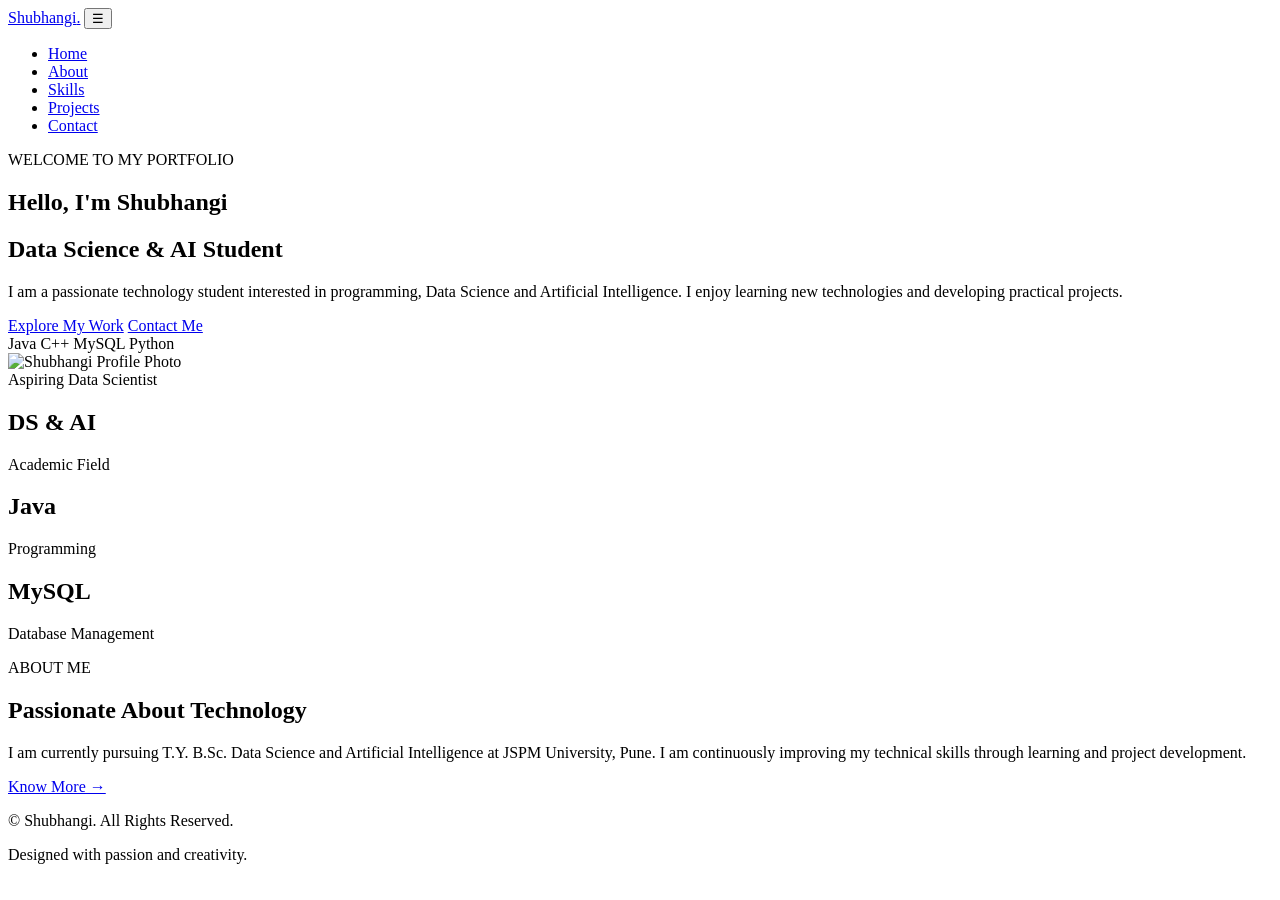
==== index.html @ ba324fb3 "Upload Portfolio Website" ====
<!DOCTYPE html>
<html lang="en">
<head>
    <meta charset="UTF-8">
    <meta name="viewport" content="width=device-width, initial-scale=1.0">
    <title>Shubhangi | Personal Portfolio</title>
    <link rel="stylesheet" href="css/style.css">
    <script src="js/script.js" defer></script>
</head>
<body>

<header>
    <nav class="navbar">
        <a href="index.html" class="logo">Shubhangi<span>.</span></a>

        <button class="menu-toggle" id="menuToggle">☰</button>

        <ul class="nav-links" id="navLinks">
            <li><a href="index.html" class="active">Home</a></li>
            <li><a href="about.html">About</a></li>
            <li><a href="skills.html">Skills</a></li>
            <li><a href="projects.html">Projects</a></li>
            <li><a href="contact.html">Contact</a></li>
        </ul>
    </nav>
</header>

<main>
<section class="hero">
    <div class="hero-content">
        <span class="badge">WELCOME TO MY PORTFOLIO</span>

        <h1>Hello, I'm <span>Shubhangi</span></h1>

        <h2>Data Science & AI Student</h2>

        <p>
            I am a passionate technology student interested in
            programming, Data Science and Artificial Intelligence.
            I enjoy learning new technologies and developing
            practical projects.
        </p>

        <div class="hero-buttons">
            <a href="projects.html" class="btn">Explore My Work</a>
            <a href="contact.html" class="btn btn-outline">Contact Me</a>
        </div>

        <div class="hero-tags">
            <span class="badge">Java</span>
            <span class="badge">C++</span>
            <span class="badge">MySQL</span>
            <span class="badge">Python</span>
        </div>
    </div>

    <div class="hero-image">
        <div class="photo-frame">
            <img src="images/image.jpeg" alt="Shubhangi Profile Photo">
        </div>
        <span class="photo-caption">Aspiring Data Scientist</span>
    </div>
</section>

<section class="highlights">
    <div class="highlight-card">
        <h2>DS & AI</h2>
        <p>Academic Field</p>
    </div>

    <div class="highlight-card">
        <h2>Java</h2>
        <p>Programming</p>
    </div>

    <div class="highlight-card">
        <h2>MySQL</h2>
        <p>Database Management</p>
    </div>
</section>

<section class="home-about">
    <span class="badge">ABOUT ME</span>
    <h2>Passionate About <span>Technology</span></h2>
    <p>
        I am currently pursuing T.Y. B.Sc. Data Science and
        Artificial Intelligence at JSPM University, Pune.
        I am continuously improving my technical skills
        through learning and project development.
    </p>
    <a href="about.html" class="text-link">Know More →</a>
</section>
</main>

<footer>
    <p>© <span class="year"></span> Shubhangi. All Rights Reserved.</p>
    <p>Designed with passion and creativity.</p>
</footer>

</body>
</html>
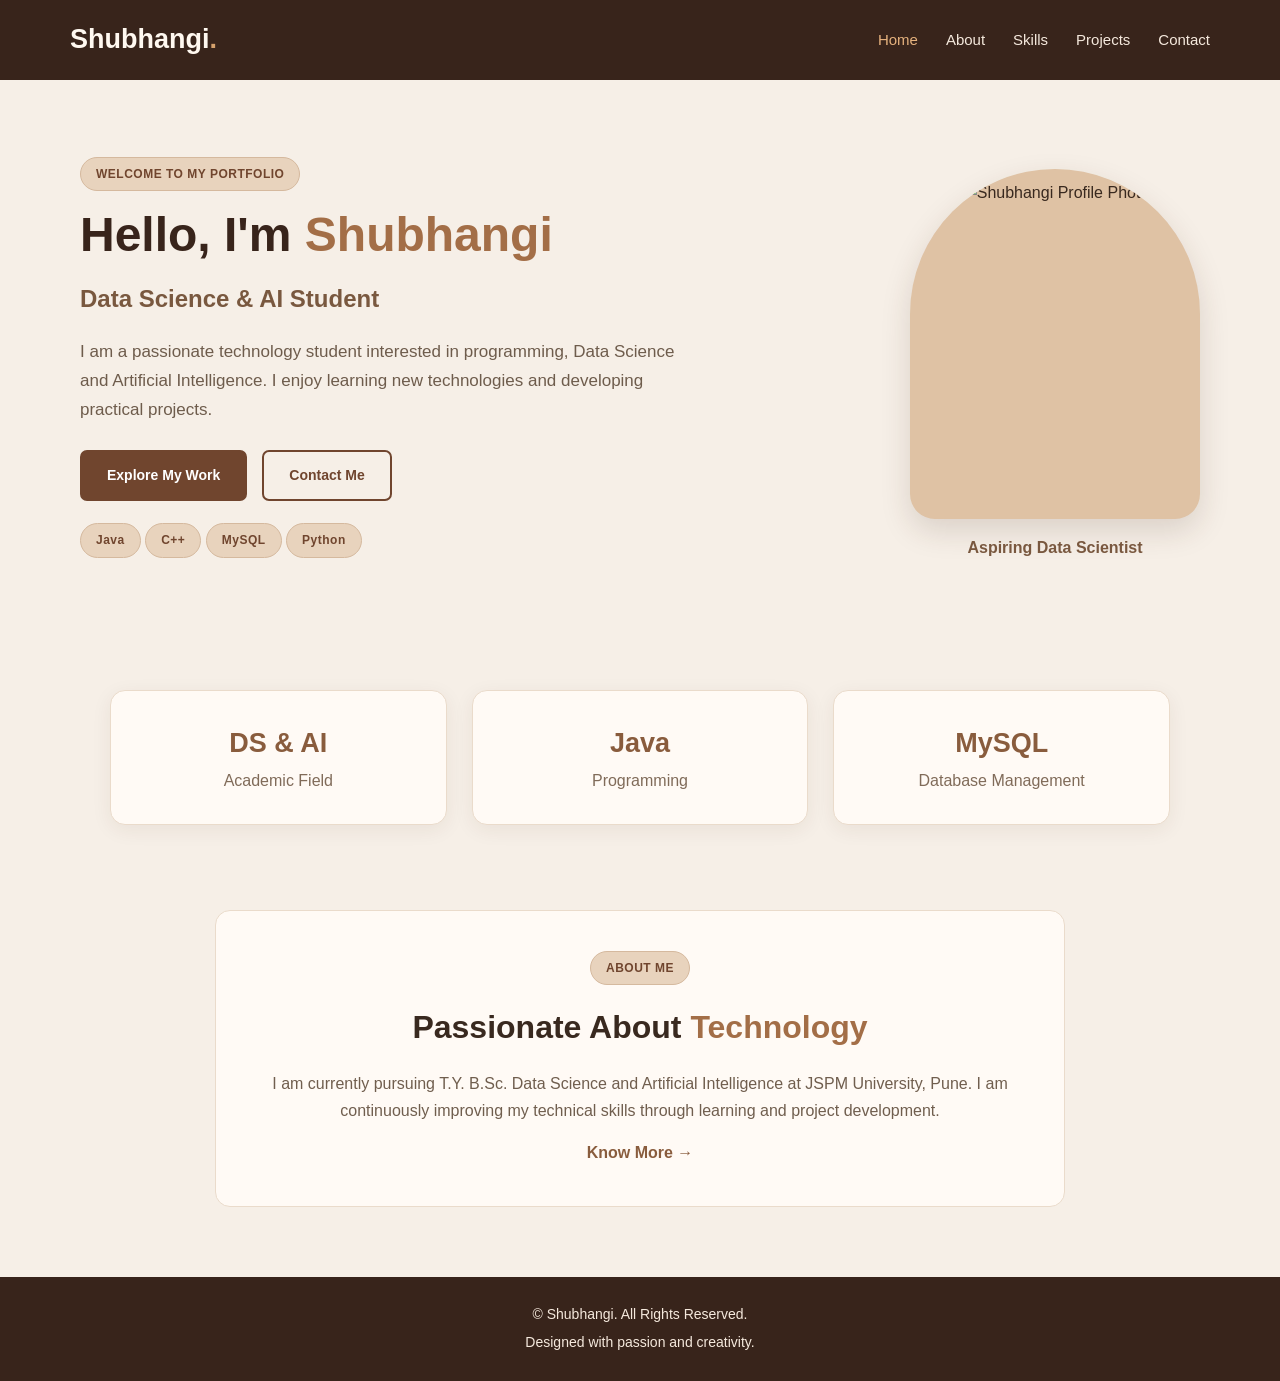
==== commit 0c516089: "Update index.html" ====
--- a/index.html
+++ b/index.html
@@ -1,6 +1,7 @@
 <!DOCTYPE html>
 <html lang="en">
 <head>
+    <link rel="stylesheet" href="style.css">
     <meta charset="UTF-8">
     <meta name="viewport" content="width=device-width, initial-scale=1.0">
     <title>Shubhangi | Personal Portfolio</title>
@@ -98,4 +99,4 @@
 </footer>
 
 </body>
-</html>+</html>
--- a/style.css
+++ b/style.css
@@ -0,0 +1,659 @@
+
+/* ===================================
+   SHUBHANGI PORTFOLIO WEBSITE
+   BROWN & BEIGE PROFESSIONAL THEME
+=================================== */
+
+* {
+    margin: 0;
+    padding: 0;
+    box-sizing: border-box;
+}
+
+html {
+    scroll-behavior: smooth;
+    overflow-x: hidden;
+    overflow-y: auto;
+}
+
+body {
+    font-family: 'Segoe UI', Arial, sans-serif;
+    background: #f6efe7;
+    color: #39291f;
+    line-height: 1.7;
+    min-height: 100vh;
+    overflow-x: hidden;
+}
+
+main {
+    display: block;
+    min-height: 75vh;
+}
+
+/* NAVBAR */
+
+header {
+    background: #38241b;
+    position: sticky;
+    top: 0;
+    z-index: 1000;
+    width: 100%;
+}
+
+.navbar {
+    max-width: 1200px;
+    margin: auto;
+    padding: 17px 30px;
+    display: flex;
+    justify-content: space-between;
+    align-items: center;
+}
+
+.logo {
+    font-size: 27px;
+    font-weight: bold;
+    color: #fff8f0;
+    text-decoration: none;
+}
+
+.logo span {
+    color: #d5a16c;
+}
+
+.nav-links {
+    list-style: none;
+    display: flex;
+    gap: 28px;
+}
+
+.nav-links a {
+    color: #f5e9dd;
+    text-decoration: none;
+    font-size: 15px;
+    font-weight: 500;
+    transition: 0.3s;
+}
+
+.nav-links a:hover,
+.nav-links a.active {
+    color: #e5b27e;
+}
+
+.menu-toggle {
+    display: none;
+    background: none;
+    border: none;
+    color: white;
+    font-size: 27px;
+    cursor: pointer;
+}
+
+/* BADGES */
+
+.badge {
+    display: inline-block;
+    background: #e8d3bd;
+    color: #70452e;
+    border: 1px solid #d5b99e;
+    padding: 6px 15px;
+    border-radius: 30px;
+    font-size: 12px;
+    font-weight: bold;
+    letter-spacing: 0.5px;
+    margin-bottom: 15px;
+}
+
+.small-badge {
+    display: inline-block;
+    background: #f0e3d5;
+    color: #69442d;
+    padding: 5px 12px;
+    border-radius: 20px;
+    font-size: 12px;
+    margin: 5px 4px 5px 0;
+}
+
+.status-badge {
+    display: inline-block;
+    margin-top: 20px;
+    padding: 6px 15px;
+    background: #e2e9d9;
+    color: #47623a;
+    border-radius: 20px;
+    font-size: 12px;
+    font-weight: bold;
+}
+
+.badge-container {
+    display: flex;
+    flex-wrap: wrap;
+    gap: 10px;
+    margin-top: 15px;
+}
+
+/* HOME HERO */
+
+.hero {
+    max-width: 1200px;
+    min-height: 570px;
+    margin: auto;
+    padding: 65px 40px;
+    display: flex;
+    align-items: center;
+    justify-content: space-between;
+    gap: 50px;
+}
+
+.hero-content {
+    max-width: 650px;
+}
+
+.hero h1 {
+    font-size: 48px;
+    line-height: 1.2;
+    color: #38241b;
+    margin-bottom: 15px;
+}
+
+.hero h1 span,
+.page-heading h1 span,
+.section-title span,
+.sub-heading span,
+.home-about h2 span {
+    color: #a36e47;
+}
+
+.hero h2 {
+    font-size: 24px;
+    color: #79583f;
+    margin-bottom: 18px;
+}
+
+.hero-content > p {
+    color: #6e5c4c;
+    font-size: 17px;
+    max-width: 600px;
+}
+
+.hero-buttons {
+    display: flex;
+    gap: 15px;
+    margin-top: 25px;
+    flex-wrap: wrap;
+}
+
+.hero-tags {
+    margin-top: 22px;
+}
+
+/* BUTTONS */
+
+.btn {
+    display: inline-block;
+    padding: 12px 25px;
+    background: #70452e;
+    color: white;
+    text-decoration: none;
+    border: 2px solid #70452e;
+    border-radius: 7px;
+    font-size: 14px;
+    font-weight: bold;
+    cursor: pointer;
+    transition: 0.3s;
+}
+
+.btn:hover {
+    background: #4b2d1e;
+    border-color: #4b2d1e;
+    transform: translateY(-3px);
+}
+
+.btn-outline {
+    background: transparent;
+    color: #70452e;
+}
+
+.btn-outline:hover {
+    color: white;
+}
+
+/* PROFILE IMAGE */
+
+.hero-image {
+    text-align: center;
+    flex-shrink: 0;
+}
+
+.photo-frame {
+    width: 290px;
+    height: 350px;
+    padding: 10px;
+    background: #dfc2a4;
+    border-radius: 145px 145px 25px 25px;
+    box-shadow: 0 12px 30px rgba(65, 40, 24, 0.15);
+    overflow: hidden;
+}
+
+.photo-frame img {
+    width: 100%;
+    height: 100%;
+    object-fit: cover;
+    object-position: center;
+    border-radius: 140px 140px 20px 20px;
+}
+
+.photo-caption {
+    display: inline-block;
+    margin-top: 15px;
+    color: #79583f;
+    font-weight: bold;
+}
+
+/* HIGHLIGHTS */
+
+.highlights {
+    max-width: 1100px;
+    margin: 20px auto 65px;
+    padding: 20px;
+    display: grid;
+    grid-template-columns: repeat(3, 1fr);
+    gap: 25px;
+}
+
+.highlight-card {
+    background: #fffaf5;
+    text-align: center;
+    padding: 30px;
+    border-radius: 15px;
+    border: 1px solid #eadbcb;
+    box-shadow: 0 5px 20px rgba(65, 40, 24, 0.07);
+    transition: 0.3s;
+}
+
+.highlight-card:hover {
+    transform: translateY(-7px);
+}
+
+.highlight-card h2 {
+    color: #895c3d;
+    font-size: 27px;
+}
+
+.highlight-card p {
+    color: #806b59;
+}
+
+/* HOME ABOUT */
+
+.home-about {
+    max-width: 850px;
+    margin: 40px auto 70px;
+    padding: 40px;
+    text-align: center;
+    background: #fffaf5;
+    border-radius: 15px;
+    border: 1px solid #eadbcb;
+}
+
+.home-about h2 {
+    font-size: 32px;
+    margin-bottom: 15px;
+}
+
+.home-about p {
+    color: #705e4e;
+    margin-bottom: 15px;
+}
+
+.text-link {
+    color: #895c3d;
+    font-weight: bold;
+    text-decoration: none;
+}
+
+/* COMMON PAGE */
+
+.page-section {
+    max-width: 1150px;
+    margin: auto;
+    padding: 60px 30px 80px;
+    min-height: 75vh;
+}
+
+.page-heading {
+    text-align: center;
+    margin-bottom: 45px;
+}
+
+.page-heading h1 {
+    font-size: 40px;
+    color: #38241b;
+    margin-bottom: 10px;
+}
+
+.page-heading p {
+    color: #806b59;
+}
+
+.sub-heading {
+    font-size: 28px;
+    color: #38241b;
+    margin: 35px 0 20px;
+}
+
+/* ABOUT */
+
+.about-layout {
+    display: grid;
+    grid-template-columns: 300px 1fr;
+    gap: 35px;
+    align-items: center;
+}
+
+.about-photo {
+    height: 350px;
+    border-radius: 15px;
+    overflow: hidden;
+    border: 8px solid #e3c9ae;
+    box-shadow: 0 8px 25px rgba(65, 40, 24, 0.1);
+}
+
+.about-photo img {
+    width: 100%;
+    height: 100%;
+    object-fit: cover;
+}
+
+.about-box,
+.info-card {
+    background: #fffaf5;
+    padding: 30px;
+    border-radius: 14px;
+    border: 1px solid #eadbcb;
+    box-shadow: 0 5px 20px rgba(65, 40, 24, 0.06);
+}
+
+.about-box h2,
+.info-card h2 {
+    color: #70452e;
+    margin-bottom: 15px;
+}
+
+.about-box p,
+.info-card p {
+    color: #705e4e;
+    margin-bottom: 12px;
+}
+
+.info-card h3 {
+    color: #70452e;
+    margin-bottom: 10px;
+}
+
+.content-section {
+    margin-top: 50px;
+}
+
+/* SKILLS AND PROJECTS */
+
+.card-grid {
+    display: grid;
+    grid-template-columns: repeat(3, 1fr);
+    gap: 25px;
+}
+
+.info-card,
+.project-card {
+    transition: 0.3s;
+}
+
+.info-card:hover,
+.project-card:hover {
+    transform: translateY(-6px);
+    box-shadow: 0 12px 25px rgba(65, 40, 24, 0.12);
+}
+
+.project-card {
+    background: #fffaf5;
+    padding: 28px;
+    border-radius: 15px;
+    border: 1px solid #eadbcb;
+    box-shadow: 0 5px 20px rgba(65, 40, 24, 0.06);
+}
+
+.project-card h2 {
+    color: #70452e;
+    font-size: 21px;
+    margin-bottom: 12px;
+}
+
+.project-card p {
+    color: #705e4e;
+}
+
+.project-icon {
+    font-size: 42px;
+    margin-bottom: 15px;
+}
+
+/* CONTACT */
+
+.contact-container {
+    display: grid;
+    grid-template-columns: 1fr 1fr;
+    gap: 28px;
+    align-items: stretch;
+}
+
+.contact-card {
+    background: #fffaf5;
+    padding: 32px;
+    border-radius: 16px;
+    border: 1px solid #eadbcb;
+    box-shadow: 0 8px 25px rgba(65, 40, 24, 0.08);
+    min-width: 0;
+}
+
+.contact-card h2 {
+    color: #70452e;
+    margin-bottom: 18px;
+    font-size: 25px;
+}
+
+.contact-card > p {
+    color: #806b59;
+    margin-bottom: 20px;
+}
+
+.contact-detail {
+    display: flex;
+    align-items: flex-start;
+    gap: 14px;
+    margin: 22px 0;
+    padding-bottom: 14px;
+    border-bottom: 1px solid #eadbcb;
+}
+
+.contact-icon {
+    font-size: 22px;
+}
+
+.contact-detail strong {
+    color: #70452e;
+}
+
+.contact-detail p {
+    color: #705e4e;
+    overflow-wrap: anywhere;
+}
+
+.contact-detail a {
+    color: #95603b;
+    text-decoration: none;
+    overflow-wrap: anywhere;
+}
+
+.contact-detail a:hover {
+    color: #38241b;
+    text-decoration: underline;
+}
+
+/* CONTACT FORM */
+
+.contact-card form {
+    display: flex;
+    flex-direction: column;
+    gap: 10px;
+}
+
+.contact-card label {
+    color: #70452e;
+    font-weight: 600;
+    font-size: 14px;
+}
+
+.contact-card input,
+.contact-card textarea {
+    width: 100%;
+    padding: 14px;
+    border: 1px solid #d9c6b3;
+    border-radius: 8px;
+    background: #fffdf9;
+    color: #39291f;
+    font-family: inherit;
+    font-size: 15px;
+    outline: none;
+    resize: vertical;
+}
+
+.contact-card input:focus,
+.contact-card textarea:focus {
+    border-color: #95603b;
+    box-shadow: 0 0 6px rgba(149, 96, 59, 0.2);
+}
+
+.contact-card .btn {
+    align-self: flex-start;
+    margin-top: 10px;
+}
+
+/* FOOTER */
+
+footer {
+    background: #38241b;
+    color: #f5e9dd;
+    text-align: center;
+    padding: 22px;
+    margin-top: 30px;
+}
+
+footer p {
+    margin: 4px;
+    font-size: 14px;
+}
+
+/* MOBILE RESPONSIVE */
+
+@media (max-width: 850px) {
+
+    .navbar {
+        padding: 15px 20px;
+    }
+
+    .menu-toggle {
+        display: block;
+    }
+
+    .nav-links {
+        display: none;
+        position: absolute;
+        top: 65px;
+        left: 0;
+        width: 100%;
+        background: #38241b;
+        flex-direction: column;
+        text-align: center;
+        padding: 22px;
+        gap: 20px;
+    }
+
+    .nav-links.show {
+        display: flex;
+    }
+
+    .hero {
+        flex-direction: column-reverse;
+        text-align: center;
+        padding: 45px 20px;
+    }
+
+    .hero h1 {
+        font-size: 35px;
+    }
+
+    .hero-buttons {
+        justify-content: center;
+    }
+
+    .photo-frame {
+        width: 240px;
+        height: 290px;
+    }
+
+    .highlights,
+    .card-grid {
+        grid-template-columns: 1fr;
+    }
+
+    .about-layout {
+        grid-template-columns: 1fr;
+    }
+
+    .about-photo {
+        max-width: 280px;
+        width: 100%;
+        margin: auto;
+    }
+
+    .contact-container {
+        grid-template-columns: 1fr;
+    }
+
+    .contact-card {
+        padding: 22px;
+    }
+
+    .page-heading h1 {
+        font-size: 32px;
+    }
+
+    .home-about {
+        margin: 25px 15px 50px;
+        padding: 25px;
+    }
+}
+
+@media (max-width: 480px) {
+
+    .hero h1 {
+        font-size: 30px;
+    }
+
+    .hero h2 {
+        font-size: 20px;
+    }
+
+    .page-section {
+        padding: 40px 18px 60px;
+    }
+
+    .highlights {
+        padding: 15px;
+    }
+
+    .about-box,
+    .info-card,
+    .project-card {
+        padding: 22px;
+    }
+}
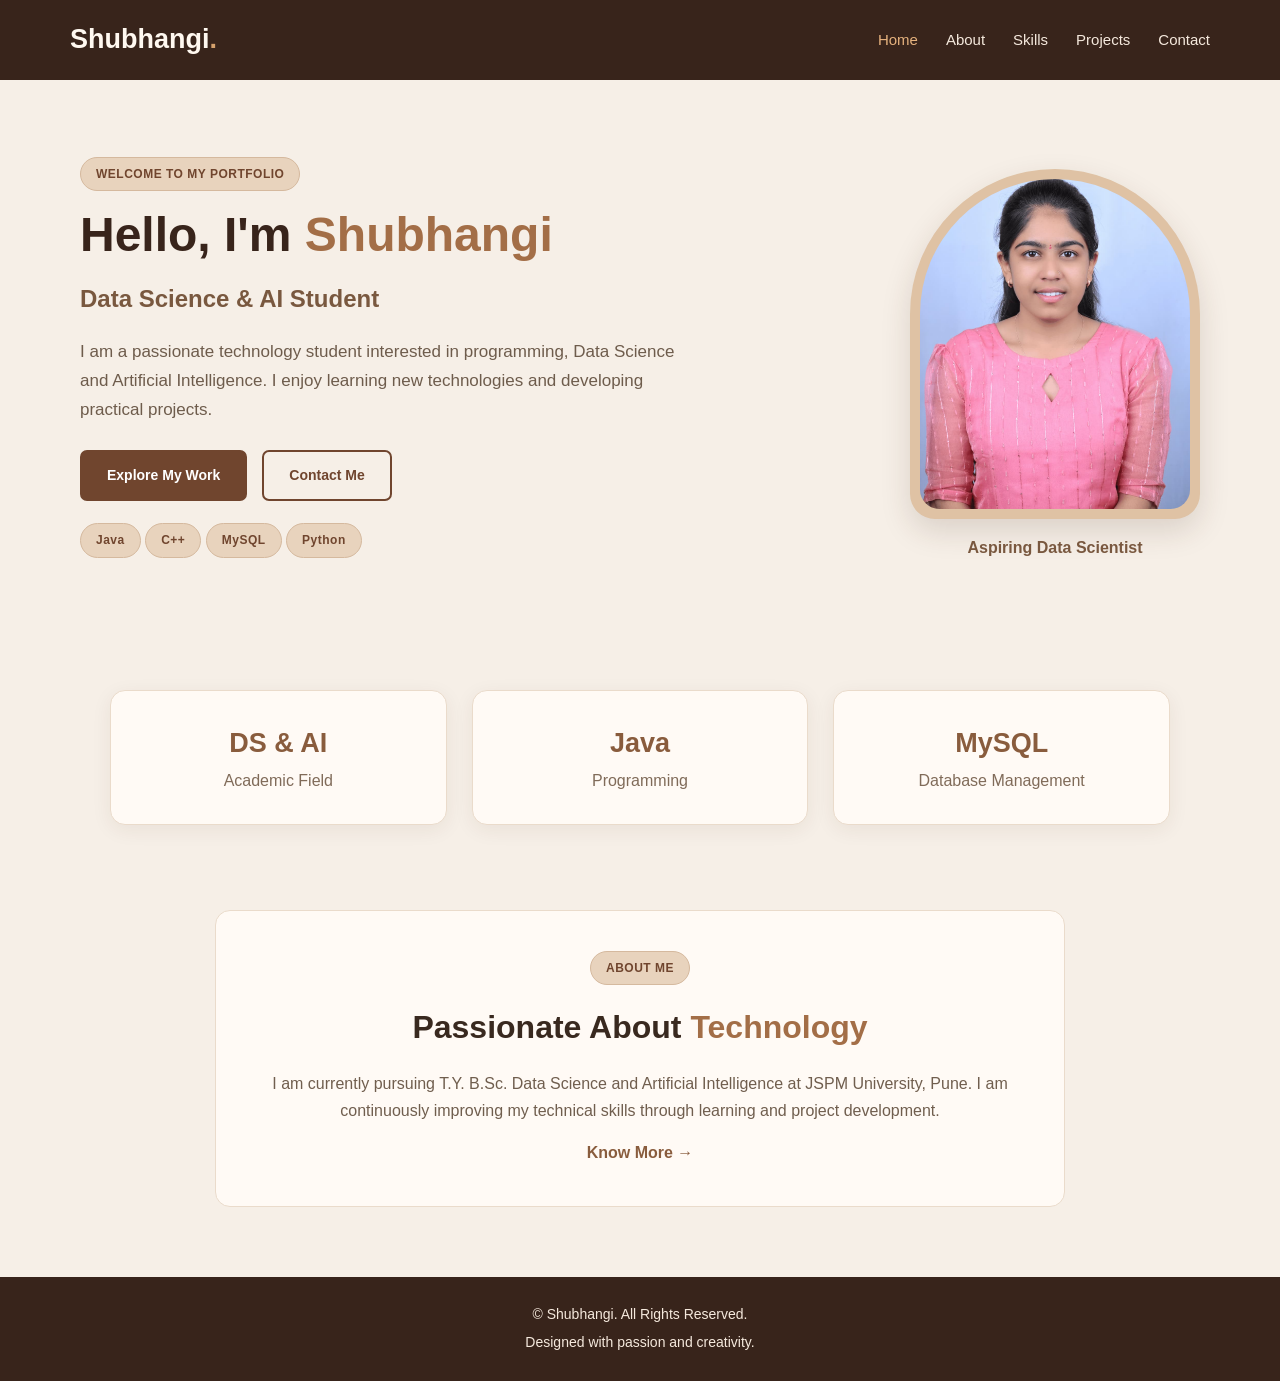
==== commit 24e52f51: "Upload portfolio website" ====
--- a/index.html
+++ b/index.html
@@ -1,102 +1,101 @@
-<!DOCTYPE html>
-<html lang="en">
-<head>
-    <link rel="stylesheet" href="style.css">
-    <meta charset="UTF-8">
-    <meta name="viewport" content="width=device-width, initial-scale=1.0">
-    <title>Shubhangi | Personal Portfolio</title>
-    <link rel="stylesheet" href="css/style.css">
-    <script src="js/script.js" defer></script>
-</head>
-<body>
-
-<header>
-    <nav class="navbar">
-        <a href="index.html" class="logo">Shubhangi<span>.</span></a>
-
-        <button class="menu-toggle" id="menuToggle">☰</button>
-
-        <ul class="nav-links" id="navLinks">
-            <li><a href="index.html" class="active">Home</a></li>
-            <li><a href="about.html">About</a></li>
-            <li><a href="skills.html">Skills</a></li>
-            <li><a href="projects.html">Projects</a></li>
-            <li><a href="contact.html">Contact</a></li>
-        </ul>
-    </nav>
-</header>
-
-<main>
-<section class="hero">
-    <div class="hero-content">
-        <span class="badge">WELCOME TO MY PORTFOLIO</span>
-
-        <h1>Hello, I'm <span>Shubhangi</span></h1>
-
-        <h2>Data Science & AI Student</h2>
-
-        <p>
-            I am a passionate technology student interested in
-            programming, Data Science and Artificial Intelligence.
-            I enjoy learning new technologies and developing
-            practical projects.
-        </p>
-
-        <div class="hero-buttons">
-            <a href="projects.html" class="btn">Explore My Work</a>
-            <a href="contact.html" class="btn btn-outline">Contact Me</a>
-        </div>
-
-        <div class="hero-tags">
-            <span class="badge">Java</span>
-            <span class="badge">C++</span>
-            <span class="badge">MySQL</span>
-            <span class="badge">Python</span>
-        </div>
-    </div>
-
-    <div class="hero-image">
-        <div class="photo-frame">
-            <img src="images/image.jpeg" alt="Shubhangi Profile Photo">
-        </div>
-        <span class="photo-caption">Aspiring Data Scientist</span>
-    </div>
-</section>
-
-<section class="highlights">
-    <div class="highlight-card">
-        <h2>DS & AI</h2>
-        <p>Academic Field</p>
-    </div>
-
-    <div class="highlight-card">
-        <h2>Java</h2>
-        <p>Programming</p>
-    </div>
-
-    <div class="highlight-card">
-        <h2>MySQL</h2>
-        <p>Database Management</p>
-    </div>
-</section>
-
-<section class="home-about">
-    <span class="badge">ABOUT ME</span>
-    <h2>Passionate About <span>Technology</span></h2>
-    <p>
-        I am currently pursuing T.Y. B.Sc. Data Science and
-        Artificial Intelligence at JSPM University, Pune.
-        I am continuously improving my technical skills
-        through learning and project development.
-    </p>
-    <a href="about.html" class="text-link">Know More →</a>
-</section>
-</main>
-
-<footer>
-    <p>© <span class="year"></span> Shubhangi. All Rights Reserved.</p>
-    <p>Designed with passion and creativity.</p>
-</footer>
-
-</body>
-</html>
+<!DOCTYPE html>
+<html lang="en">
+<head>
+    <meta charset="UTF-8">
+    <meta name="viewport" content="width=device-width, initial-scale=1.0">
+    <title>Shubhangi | Personal Portfolio</title>
+    <link rel="stylesheet" href="css/style.css">
+    <script src="js/script.js" defer></script>
+</head>
+<body>
+
+<header>
+    <nav class="navbar">
+        <a href="index.html" class="logo">Shubhangi<span>.</span></a>
+
+        <button class="menu-toggle" id="menuToggle">☰</button>
+
+        <ul class="nav-links" id="navLinks">
+            <li><a href="index.html" class="active">Home</a></li>
+            <li><a href="about.html">About</a></li>
+            <li><a href="skills.html">Skills</a></li>
+            <li><a href="projects.html">Projects</a></li>
+            <li><a href="contact.html">Contact</a></li>
+        </ul>
+    </nav>
+</header>
+
+<main>
+<section class="hero">
+    <div class="hero-content">
+        <span class="badge">WELCOME TO MY PORTFOLIO</span>
+
+        <h1>Hello, I'm <span>Shubhangi</span></h1>
+
+        <h2>Data Science & AI Student</h2>
+
+        <p>
+            I am a passionate technology student interested in
+            programming, Data Science and Artificial Intelligence.
+            I enjoy learning new technologies and developing
+            practical projects.
+        </p>
+
+        <div class="hero-buttons">
+            <a href="projects.html" class="btn">Explore My Work</a>
+            <a href="contact.html" class="btn btn-outline">Contact Me</a>
+        </div>
+
+        <div class="hero-tags">
+            <span class="badge">Java</span>
+            <span class="badge">C++</span>
+            <span class="badge">MySQL</span>
+            <span class="badge">Python</span>
+        </div>
+    </div>
+
+    <div class="hero-image">
+        <div class="photo-frame">
+            <img src="images/image.jpeg" alt="Shubhangi Profile Photo">
+        </div>
+        <span class="photo-caption">Aspiring Data Scientist</span>
+    </div>
+</section>
+
+<section class="highlights">
+    <div class="highlight-card">
+        <h2>DS & AI</h2>
+        <p>Academic Field</p>
+    </div>
+
+    <div class="highlight-card">
+        <h2>Java</h2>
+        <p>Programming</p>
+    </div>
+
+    <div class="highlight-card">
+        <h2>MySQL</h2>
+        <p>Database Management</p>
+    </div>
+</section>
+
+<section class="home-about">
+    <span class="badge">ABOUT ME</span>
+    <h2>Passionate About <span>Technology</span></h2>
+    <p>
+        I am currently pursuing T.Y. B.Sc. Data Science and
+        Artificial Intelligence at JSPM University, Pune.
+        I am continuously improving my technical skills
+        through learning and project development.
+    </p>
+    <a href="about.html" class="text-link">Know More →</a>
+</section>
+</main>
+
+<footer>
+    <p>© <span class="year"></span> Shubhangi. All Rights Reserved.</p>
+    <p>Designed with passion and creativity.</p>
+</footer>
+
+</body>
+</html>
--- a/css/style.css
+++ b/css/style.css
@@ -0,0 +1,659 @@
+
+/* ===================================
+   SHUBHANGI PORTFOLIO WEBSITE
+   BROWN & BEIGE PROFESSIONAL THEME
+=================================== */
+
+* {
+    margin: 0;
+    padding: 0;
+    box-sizing: border-box;
+}
+
+html {
+    scroll-behavior: smooth;
+    overflow-x: hidden;
+    overflow-y: auto;
+}
+
+body {
+    font-family: 'Segoe UI', Arial, sans-serif;
+    background: #f6efe7;
+    color: #39291f;
+    line-height: 1.7;
+    min-height: 100vh;
+    overflow-x: hidden;
+}
+
+main {
+    display: block;
+    min-height: 75vh;
+}
+
+/* NAVBAR */
+
+header {
+    background: #38241b;
+    position: sticky;
+    top: 0;
+    z-index: 1000;
+    width: 100%;
+}
+
+.navbar {
+    max-width: 1200px;
+    margin: auto;
+    padding: 17px 30px;
+    display: flex;
+    justify-content: space-between;
+    align-items: center;
+}
+
+.logo {
+    font-size: 27px;
+    font-weight: bold;
+    color: #fff8f0;
+    text-decoration: none;
+}
+
+.logo span {
+    color: #d5a16c;
+}
+
+.nav-links {
+    list-style: none;
+    display: flex;
+    gap: 28px;
+}
+
+.nav-links a {
+    color: #f5e9dd;
+    text-decoration: none;
+    font-size: 15px;
+    font-weight: 500;
+    transition: 0.3s;
+}
+
+.nav-links a:hover,
+.nav-links a.active {
+    color: #e5b27e;
+}
+
+.menu-toggle {
+    display: none;
+    background: none;
+    border: none;
+    color: white;
+    font-size: 27px;
+    cursor: pointer;
+}
+
+/* BADGES */
+
+.badge {
+    display: inline-block;
+    background: #e8d3bd;
+    color: #70452e;
+    border: 1px solid #d5b99e;
+    padding: 6px 15px;
+    border-radius: 30px;
+    font-size: 12px;
+    font-weight: bold;
+    letter-spacing: 0.5px;
+    margin-bottom: 15px;
+}
+
+.small-badge {
+    display: inline-block;
+    background: #f0e3d5;
+    color: #69442d;
+    padding: 5px 12px;
+    border-radius: 20px;
+    font-size: 12px;
+    margin: 5px 4px 5px 0;
+}
+
+.status-badge {
+    display: inline-block;
+    margin-top: 20px;
+    padding: 6px 15px;
+    background: #e2e9d9;
+    color: #47623a;
+    border-radius: 20px;
+    font-size: 12px;
+    font-weight: bold;
+}
+
+.badge-container {
+    display: flex;
+    flex-wrap: wrap;
+    gap: 10px;
+    margin-top: 15px;
+}
+
+/* HOME HERO */
+
+.hero {
+    max-width: 1200px;
+    min-height: 570px;
+    margin: auto;
+    padding: 65px 40px;
+    display: flex;
+    align-items: center;
+    justify-content: space-between;
+    gap: 50px;
+}
+
+.hero-content {
+    max-width: 650px;
+}
+
+.hero h1 {
+    font-size: 48px;
+    line-height: 1.2;
+    color: #38241b;
+    margin-bottom: 15px;
+}
+
+.hero h1 span,
+.page-heading h1 span,
+.section-title span,
+.sub-heading span,
+.home-about h2 span {
+    color: #a36e47;
+}
+
+.hero h2 {
+    font-size: 24px;
+    color: #79583f;
+    margin-bottom: 18px;
+}
+
+.hero-content > p {
+    color: #6e5c4c;
+    font-size: 17px;
+    max-width: 600px;
+}
+
+.hero-buttons {
+    display: flex;
+    gap: 15px;
+    margin-top: 25px;
+    flex-wrap: wrap;
+}
+
+.hero-tags {
+    margin-top: 22px;
+}
+
+/* BUTTONS */
+
+.btn {
+    display: inline-block;
+    padding: 12px 25px;
+    background: #70452e;
+    color: white;
+    text-decoration: none;
+    border: 2px solid #70452e;
+    border-radius: 7px;
+    font-size: 14px;
+    font-weight: bold;
+    cursor: pointer;
+    transition: 0.3s;
+}
+
+.btn:hover {
+    background: #4b2d1e;
+    border-color: #4b2d1e;
+    transform: translateY(-3px);
+}
+
+.btn-outline {
+    background: transparent;
+    color: #70452e;
+}
+
+.btn-outline:hover {
+    color: white;
+}
+
+/* PROFILE IMAGE */
+
+.hero-image {
+    text-align: center;
+    flex-shrink: 0;
+}
+
+.photo-frame {
+    width: 290px;
+    height: 350px;
+    padding: 10px;
+    background: #dfc2a4;
+    border-radius: 145px 145px 25px 25px;
+    box-shadow: 0 12px 30px rgba(65, 40, 24, 0.15);
+    overflow: hidden;
+}
+
+.photo-frame img {
+    width: 100%;
+    height: 100%;
+    object-fit: cover;
+    object-position: center;
+    border-radius: 140px 140px 20px 20px;
+}
+
+.photo-caption {
+    display: inline-block;
+    margin-top: 15px;
+    color: #79583f;
+    font-weight: bold;
+}
+
+/* HIGHLIGHTS */
+
+.highlights {
+    max-width: 1100px;
+    margin: 20px auto 65px;
+    padding: 20px;
+    display: grid;
+    grid-template-columns: repeat(3, 1fr);
+    gap: 25px;
+}
+
+.highlight-card {
+    background: #fffaf5;
+    text-align: center;
+    padding: 30px;
+    border-radius: 15px;
+    border: 1px solid #eadbcb;
+    box-shadow: 0 5px 20px rgba(65, 40, 24, 0.07);
+    transition: 0.3s;
+}
+
+.highlight-card:hover {
+    transform: translateY(-7px);
+}
+
+.highlight-card h2 {
+    color: #895c3d;
+    font-size: 27px;
+}
+
+.highlight-card p {
+    color: #806b59;
+}
+
+/* HOME ABOUT */
+
+.home-about {
+    max-width: 850px;
+    margin: 40px auto 70px;
+    padding: 40px;
+    text-align: center;
+    background: #fffaf5;
+    border-radius: 15px;
+    border: 1px solid #eadbcb;
+}
+
+.home-about h2 {
+    font-size: 32px;
+    margin-bottom: 15px;
+}
+
+.home-about p {
+    color: #705e4e;
+    margin-bottom: 15px;
+}
+
+.text-link {
+    color: #895c3d;
+    font-weight: bold;
+    text-decoration: none;
+}
+
+/* COMMON PAGE */
+
+.page-section {
+    max-width: 1150px;
+    margin: auto;
+    padding: 60px 30px 80px;
+    min-height: 75vh;
+}
+
+.page-heading {
+    text-align: center;
+    margin-bottom: 45px;
+}
+
+.page-heading h1 {
+    font-size: 40px;
+    color: #38241b;
+    margin-bottom: 10px;
+}
+
+.page-heading p {
+    color: #806b59;
+}
+
+.sub-heading {
+    font-size: 28px;
+    color: #38241b;
+    margin: 35px 0 20px;
+}
+
+/* ABOUT */
+
+.about-layout {
+    display: grid;
+    grid-template-columns: 300px 1fr;
+    gap: 35px;
+    align-items: center;
+}
+
+.about-photo {
+    height: 350px;
+    border-radius: 15px;
+    overflow: hidden;
+    border: 8px solid #e3c9ae;
+    box-shadow: 0 8px 25px rgba(65, 40, 24, 0.1);
+}
+
+.about-photo img {
+    width: 100%;
+    height: 100%;
+    object-fit: cover;
+}
+
+.about-box,
+.info-card {
+    background: #fffaf5;
+    padding: 30px;
+    border-radius: 14px;
+    border: 1px solid #eadbcb;
+    box-shadow: 0 5px 20px rgba(65, 40, 24, 0.06);
+}
+
+.about-box h2,
+.info-card h2 {
+    color: #70452e;
+    margin-bottom: 15px;
+}
+
+.about-box p,
+.info-card p {
+    color: #705e4e;
+    margin-bottom: 12px;
+}
+
+.info-card h3 {
+    color: #70452e;
+    margin-bottom: 10px;
+}
+
+.content-section {
+    margin-top: 50px;
+}
+
+/* SKILLS AND PROJECTS */
+
+.card-grid {
+    display: grid;
+    grid-template-columns: repeat(3, 1fr);
+    gap: 25px;
+}
+
+.info-card,
+.project-card {
+    transition: 0.3s;
+}
+
+.info-card:hover,
+.project-card:hover {
+    transform: translateY(-6px);
+    box-shadow: 0 12px 25px rgba(65, 40, 24, 0.12);
+}
+
+.project-card {
+    background: #fffaf5;
+    padding: 28px;
+    border-radius: 15px;
+    border: 1px solid #eadbcb;
+    box-shadow: 0 5px 20px rgba(65, 40, 24, 0.06);
+}
+
+.project-card h2 {
+    color: #70452e;
+    font-size: 21px;
+    margin-bottom: 12px;
+}
+
+.project-card p {
+    color: #705e4e;
+}
+
+.project-icon {
+    font-size: 42px;
+    margin-bottom: 15px;
+}
+
+/* CONTACT */
+
+.contact-container {
+    display: grid;
+    grid-template-columns: 1fr 1fr;
+    gap: 28px;
+    align-items: stretch;
+}
+
+.contact-card {
+    background: #fffaf5;
+    padding: 32px;
+    border-radius: 16px;
+    border: 1px solid #eadbcb;
+    box-shadow: 0 8px 25px rgba(65, 40, 24, 0.08);
+    min-width: 0;
+}
+
+.contact-card h2 {
+    color: #70452e;
+    margin-bottom: 18px;
+    font-size: 25px;
+}
+
+.contact-card > p {
+    color: #806b59;
+    margin-bottom: 20px;
+}
+
+.contact-detail {
+    display: flex;
+    align-items: flex-start;
+    gap: 14px;
+    margin: 22px 0;
+    padding-bottom: 14px;
+    border-bottom: 1px solid #eadbcb;
+}
+
+.contact-icon {
+    font-size: 22px;
+}
+
+.contact-detail strong {
+    color: #70452e;
+}
+
+.contact-detail p {
+    color: #705e4e;
+    overflow-wrap: anywhere;
+}
+
+.contact-detail a {
+    color: #95603b;
+    text-decoration: none;
+    overflow-wrap: anywhere;
+}
+
+.contact-detail a:hover {
+    color: #38241b;
+    text-decoration: underline;
+}
+
+/* CONTACT FORM */
+
+.contact-card form {
+    display: flex;
+    flex-direction: column;
+    gap: 10px;
+}
+
+.contact-card label {
+    color: #70452e;
+    font-weight: 600;
+    font-size: 14px;
+}
+
+.contact-card input,
+.contact-card textarea {
+    width: 100%;
+    padding: 14px;
+    border: 1px solid #d9c6b3;
+    border-radius: 8px;
+    background: #fffdf9;
+    color: #39291f;
+    font-family: inherit;
+    font-size: 15px;
+    outline: none;
+    resize: vertical;
+}
+
+.contact-card input:focus,
+.contact-card textarea:focus {
+    border-color: #95603b;
+    box-shadow: 0 0 6px rgba(149, 96, 59, 0.2);
+}
+
+.contact-card .btn {
+    align-self: flex-start;
+    margin-top: 10px;
+}
+
+/* FOOTER */
+
+footer {
+    background: #38241b;
+    color: #f5e9dd;
+    text-align: center;
+    padding: 22px;
+    margin-top: 30px;
+}
+
+footer p {
+    margin: 4px;
+    font-size: 14px;
+}
+
+/* MOBILE RESPONSIVE */
+
+@media (max-width: 850px) {
+
+    .navbar {
+        padding: 15px 20px;
+    }
+
+    .menu-toggle {
+        display: block;
+    }
+
+    .nav-links {
+        display: none;
+        position: absolute;
+        top: 65px;
+        left: 0;
+        width: 100%;
+        background: #38241b;
+        flex-direction: column;
+        text-align: center;
+        padding: 22px;
+        gap: 20px;
+    }
+
+    .nav-links.show {
+        display: flex;
+    }
+
+    .hero {
+        flex-direction: column-reverse;
+        text-align: center;
+        padding: 45px 20px;
+    }
+
+    .hero h1 {
+        font-size: 35px;
+    }
+
+    .hero-buttons {
+        justify-content: center;
+    }
+
+    .photo-frame {
+        width: 240px;
+        height: 290px;
+    }
+
+    .highlights,
+    .card-grid {
+        grid-template-columns: 1fr;
+    }
+
+    .about-layout {
+        grid-template-columns: 1fr;
+    }
+
+    .about-photo {
+        max-width: 280px;
+        width: 100%;
+        margin: auto;
+    }
+
+    .contact-container {
+        grid-template-columns: 1fr;
+    }
+
+    .contact-card {
+        padding: 22px;
+    }
+
+    .page-heading h1 {
+        font-size: 32px;
+    }
+
+    .home-about {
+        margin: 25px 15px 50px;
+        padding: 25px;
+    }
+}
+
+@media (max-width: 480px) {
+
+    .hero h1 {
+        font-size: 30px;
+    }
+
+    .hero h2 {
+        font-size: 20px;
+    }
+
+    .page-section {
+        padding: 40px 18px 60px;
+    }
+
+    .highlights {
+        padding: 15px;
+    }
+
+    .about-box,
+    .info-card,
+    .project-card {
+        padding: 22px;
+    }
+}
